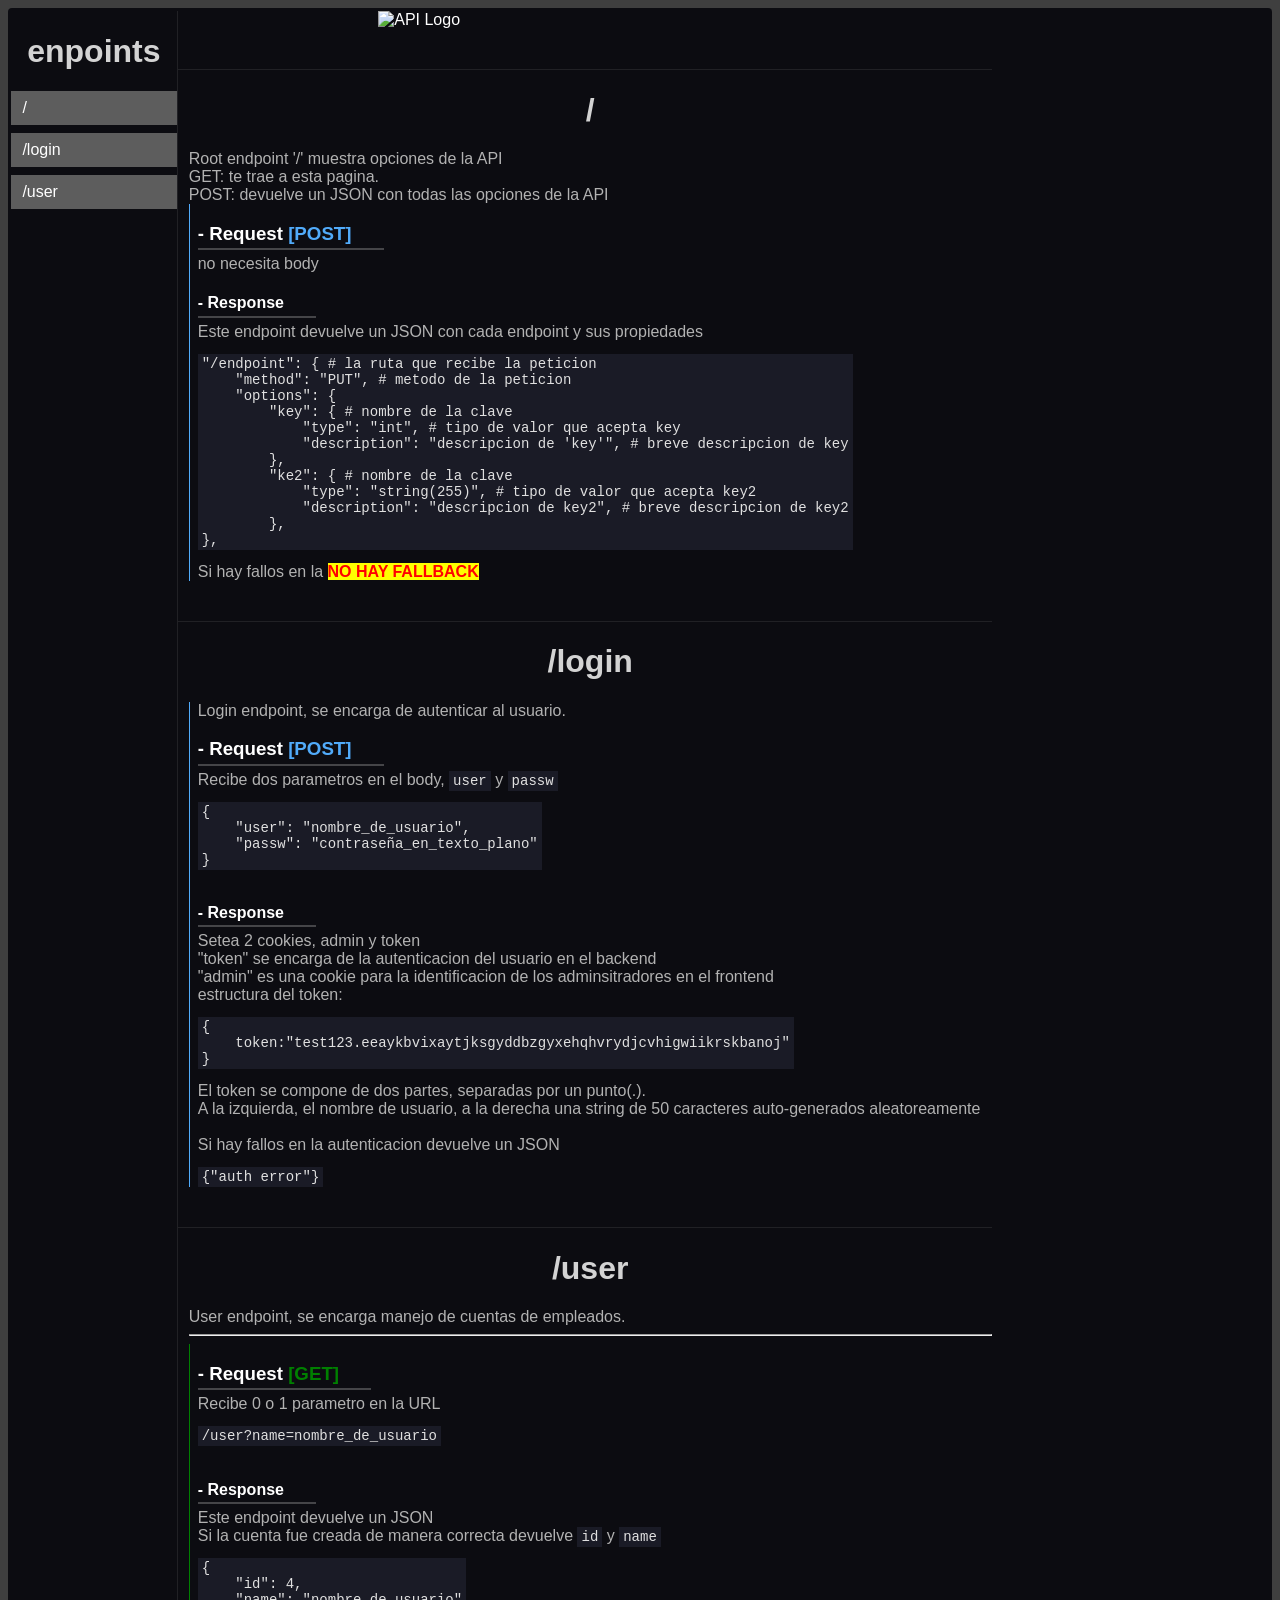
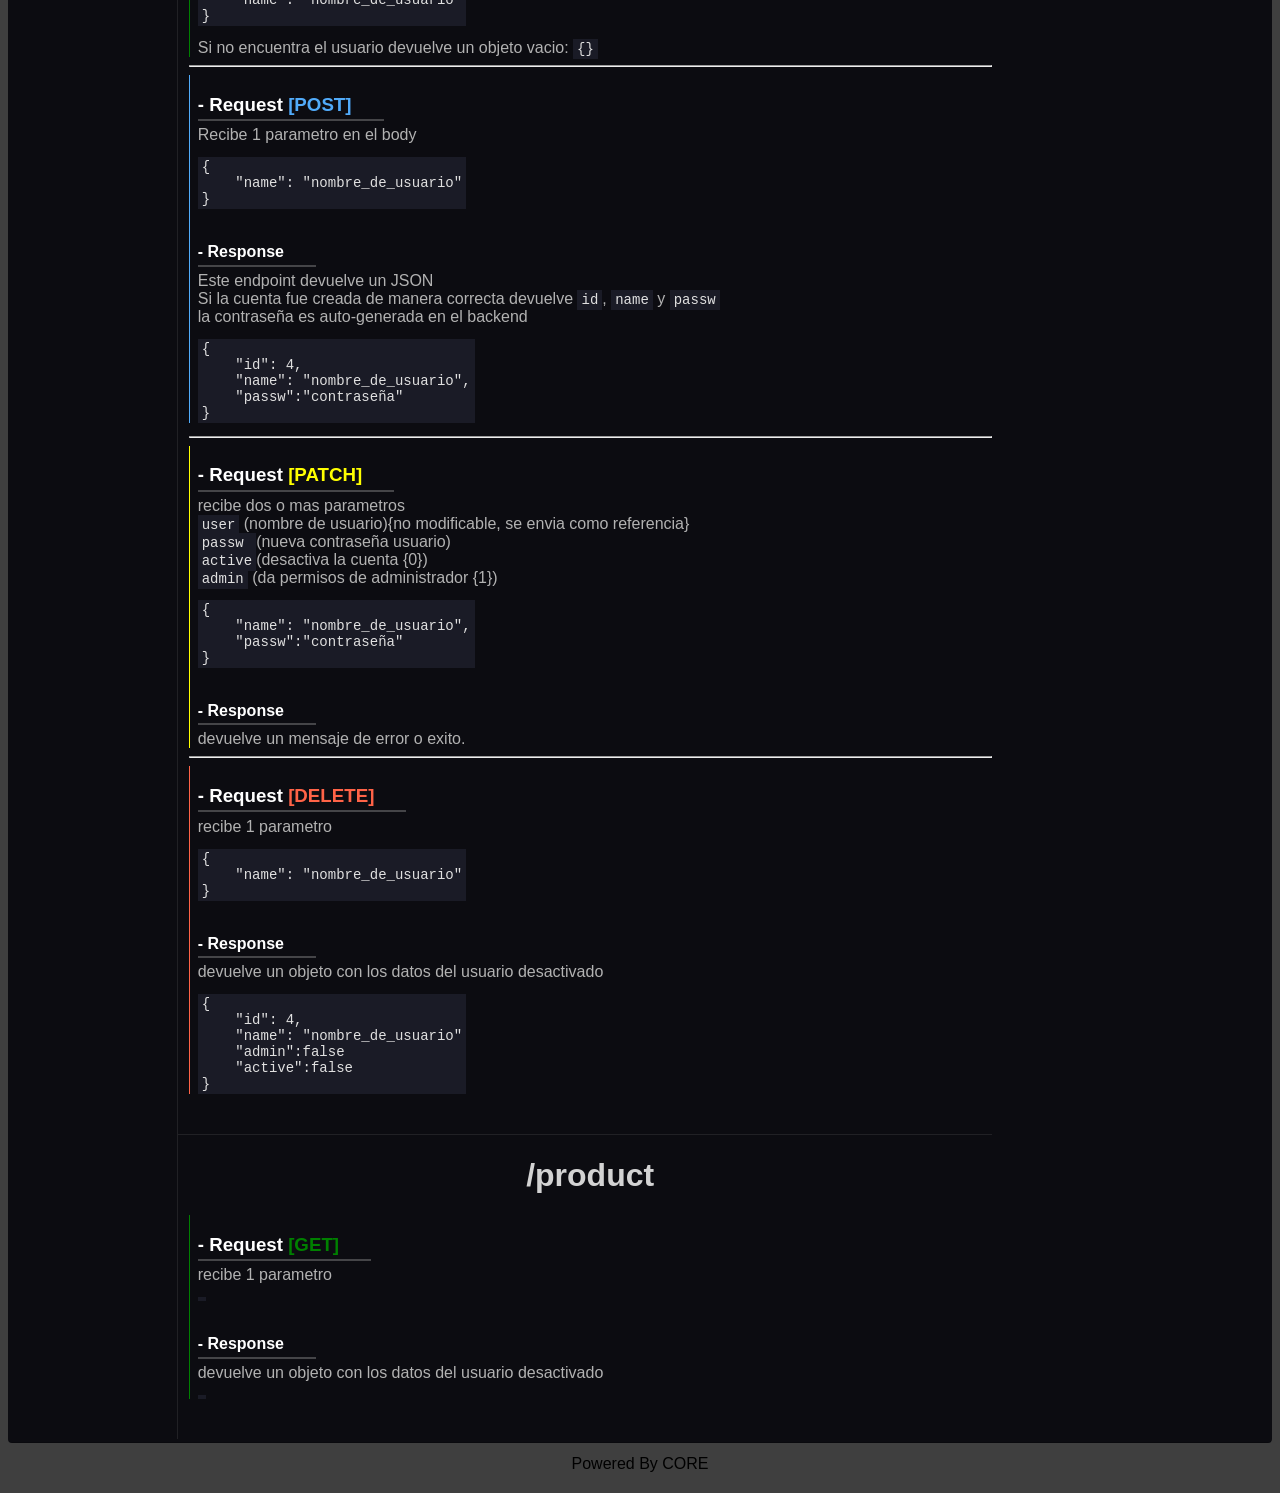
==== modules/templates/instructions_template.html @ be321813 "reestructuracion de clases y archivos para facil mantenimiento" ====
<!DOCTYPE html>
<html lang="en">

<head>
    <meta charset="UTF-8">
    <meta name="viewport" content="width=device-width, initial-scale=1.0">

    <title>API Instructions</title>
    <style>
        body {
            font-family: Arial, sans-serif;
            background-color: #3f3f3f;

        }

        h1 {
            color: #d3d3d3;
            text-align: center;
        }

        .endpoints-title {
            padding: 0 1rem;
        }

        .endpoint {
            padding: .5rem .2rem;
            margin: .5rem 0rem;
            position: sticky;
            top: 0;
        }

        .anchor-link {
            all: unset;
            display: block;
            cursor: pointer;
            background: rgb(93, 93, 93) !important;
            transition: background-color .2s;
            padding: 0rem .5rem;
        }

        .anchor-link:hover {
            background-color: rgb(69, 69, 69) !important;
        }


        .container {
            color: white;
            margin: 0 auto;
            background-color: #0c0c11;

            border-radius: 4px;
            overflow: hidden;

        }

        .description {


            color: #b2b2b2;
            margin-top: 2px;
        }

        .api-logo {
            display: flex;
            justify-content: center;
            margin-bottom: 20px;
        }

        .api-logo img {
            width: 50%;
            height: auto;
        }

        .table-footer {
            margin: 0;
            background-color: #3f3f3f;
            padding: 12px;
            text-align: center;
        }

        .container {
            border-bottom: 1px solid rgba(0, 0, 0, 0.261);
            padding: .2rem;
            display: flex;
            flex-direction: column;
            min-width: fit-content;
        }

        .content {
            display: flex;
            flex-direction: row;
        }





        .grid1 {
            display: grid;
            row-gap: 1rem;
            column-gap: 1rem;
            grid-auto-columns: 50px;
            grid-template-columns: max-content 8fr;
        }

        p {
            margin: 0
        }

        .section {
            width: 100%;
            border-top: 1px solid rgba(128, 128, 128, 0.175);
            margin-top: 2.5rem;
            margin-bottom: 2.5rem;
            padding-left: .7rem;
        }

        #aside {
            border-right: 1px solid rgba(128, 128, 128, 0.175);
            position: relative;
        }

        @media (max-width: 800px) {
            #aside {
                display: none;
            }
        }

        ul {
            list-style: none;
            padding: 0;

        }

        li {
            padding-top: 1rem;
        }


        .pre-line>code {
            display: block;
        }

        pre {
            display: flex;
        }

        code {

            padding: 2px 4px;

            font-family: Consolas, Monaco, 'Courier New', monospace;
            font-size: 14px;
            background-color: #1a1b26;
            color: #e0e0e0;


        }


        .hljs {
            padding: .5rem .5rem;
        }

        .half-title {
            display: inline-block;
            padding-right: 2rem;
            padding-bottom: .2rem;
            border-bottom: 2px solid rgba(128, 128, 128, 0.49);
            margin-bottom: .2rem;
        }

        .to-top {
            color: white;
            font-size: 2rem;
            position: fixed;
            bottom: 1rem;
            right: 2rem;
            transition: transform 1s;
            cursor: pointer;
        }

        .to-top>a {
            position: relative;
            bottom: 0rem;
            transition: bottom .5s;
            text-decoration: none;
            text-decoration: none;
            color: inherit;
        }

        .to-top:hover>a {
            bottom: .5rem;

        }

        .get {
            color: green;
        }

        .post {
            color: #51abfa;
        }

        .delete {
            color: tomato;
        }

        .patch {
            color: yellow;
        }

        .del {
            color: red;
            font-weight: bolder;
            background-color: yellow;
        }

        .req {
            padding-left: .5rem;
            border-left: 1px solid;

        }

        .content-get {
            border-color: green;
        }

        .content-post {
            border-color: #51abfa;
        }

        .content-delete {
            border-color: tomato;
        }

        .content-patch {
            border-color: yellow;
        }
    </style>
    <link rel="stylesheet"
        href="https://cdn.jsdelivr.net/gh/highlightjs/highlight.js@main/src/styles/tokyo-night-dark.css">
    <script src="//cdnjs.cloudflare.com/ajax/libs/highlight.js/11.7.0/highlight.min.js"></script>
    <script>hljs.highlightAll();</script>
    <script src="https://kit.fontawesome.com/f848986b3d.js" crossorigin="anonymous"></script>
</head>

<body>
    <div class="to-top">
        <a href="#main"><i class="fa-solid fa-angles-up"></i></a>
    </div>
    <div class="container">
        <div class="content">
            <div id="aside">
                <div>
                    <h1 class="endpoints-title">enpoints</h1>
                    <ul>
                        <a class="anchor-link" href="#root">
                            <li class="endpoint">/</li>
                        </a>
                        <a class="anchor-link" href="#login">
                            <li class="endpoint">/login</li>
                        </a>
                        <a class="anchor-link" href="#user">
                            <li class="endpoint">/user</li>
                        </a>

                    </ul>
                </div>
            </div>

            <div id="sections">
                <div id="main" class="api-logo">
                    <img src="https://i.postimg.cc/GtQFmYGv/CORE-WEB-SOLUTIONS-w.png" alt="API Logo">
                </div>
                <div id="root" class="section">

                    <h1>/</h1>
                    <p class="description">
                        Root endpoint '/' muestra opciones de la API<br>
                        GET: te trae a esta pagina.<br>
                        POST: devuelve un JSON con todas las opciones de la API
                    </p>
                    <div class="content-post req ">
                        <h3 class="half-title">- Request <span class="post">[POST]</span></h3>
                        <p class="description">
                            no necesita body
                        </p>

                        <h4 class="half-title">- Response</h4>
                        <p class="description">Este endpoint devuelve un JSON con cada endpoint y sus propiedades <br>
                        </p>
                        <pre class="language-json pre-line">
                            <code id="code_1" ></code>
                        </pre>
                        <p class="description">Si hay fallos en la <span class="del">NO HAY
                                FALLBACK</span></p>
                    </div>
                </div>


                <div id="login" class="section">
                    <h1>/login</h1>
                    <div class="content-post req ">
                        <p class="description">
                            Login endpoint, se encarga de autenticar al usuario.
                        </p>

                        <h3 class="half-title">- Request <span class="post">[POST]</span></h3>
                        <p class="description">
                            Recibe dos parametros en el body,
                            <code>user</code> y <code>passw</code>
                        </p>
                        <pre class="language-json pre-line">
                        <code  id="code_2"></code>
                    </pre>
                        <h4 class="half-title">- Response</h4>
                        <p class="description">Setea 2 cookies, admin y token <br>
                            "token" se encarga de la autenticacion del usuario en el backend<br>
                            "admin" es una cookie para la identificacion de los adminsitradores en el frontend
                            <br>
                            estructura del token:
                        </p>
                        <pre class="language-json pre-line">
                        <code id="code_3"></code>
                    </pre>
                        <p class="description">
                            El token se compone de dos partes, separadas por un punto(.).<br>
                            A la izquierda, el nombre de usuario, a la derecha una string de 50 caracteres
                            auto-generados
                            aleatoreamente<br><br>
                            Si hay fallos en la autenticacion devuelve un JSON</p>
                        <pre class="language-json"><code>{"auth error"}</code></pre>
                    </div>
                </div>

                <div id="user" class="section">
                    <h1>/user</h1>
                    <p class="description">
                        User endpoint, se encarga manejo de cuentas de empleados.<br>
                    </p>
                    <hr>
                    <div class="content-get req ">
                        <h3 class="half-title">- Request <span class="get">[GET]</span></h3>
                        <p class="description">
                            Recibe 0 o 1 parametro en la URL
                        </p>
                        <pre class="language-json pre-line">
                        <code id="code_4"></code>
                        </pre>
                        <h4 class="half-title">- Response</h4>
                        <p class="description">Este endpoint devuelve un JSON <br>
                            Si la cuenta fue creada de manera correcta devuelve <code>id</code> y <code>name</code>
                        </p>
                        <pre class="language-json pre-line">
                            <code id="code_5"></code>
                        </pre>
                        <p class="description">Si no encuentra el usuario devuelve un objeto vacio: <code>{}</code></p>

                    </div>
                    <hr>
                    <div class="content-post req ">
                        <h3 class="half-title">- Request <span class="post">[POST]</span></h3>
                        <p class="description">
                            Recibe 1 parametro en el body
                        </p>
                        <pre class="language-json pre-line">
                            <code id="code_6"></code>
                        </pre>
                        <h4 class="half-title">- Response</h4>
                        <p class="description">Este endpoint devuelve un JSON <br>
                            Si la cuenta fue creada de manera correcta devuelve <code>id</code>, <code>name</code> y
                            <code>passw</code>
                            <br>la contraseña es auto-generada en el backend
                        </p>
                        <pre class="language-json pre-line">
                        <code id="code_7"></code>
                    </pre>
                    </div>
                    <hr>
                    <div class="content-patch req ">
                        <h3 class="half-title">- Request <span class="patch">[PATCH]</span></h3>
                        <p class="description">
                            recibe dos o mas parametros
                            <br> <code>user</code> (nombre de usuario){no modificable, se envia como referencia}
                            <br> <code>passw </code>(nueva contraseña usuario)
                            <br> <code>active</code>(desactiva la cuenta {0})
                            <br> <code>admin</code> (da permisos de administrador {1})
                        </p>
                        <pre class="language-json pre-line">
                            <code id="code_8"></code>
                        </pre>
                        <h4 class="half-title">- Response</h4>
                        <p class="description">devuelve un mensaje de error o exito.</p>
                    </div>
                    <hr>
                    <div class="content-delete req ">
                        <h3 class="half-title">- Request <span class="delete">[DELETE]</span></h3>
                        <p class="description">
                            recibe 1 parametro
                        </p>
                        <pre class="language-json pre-line">
                            <code id="code_9"></code>
                        </pre>

                        <h4 class="half-title">- Response</h4>
                        <p class="description">devuelve un objeto con los datos del usuario desactivado</p>
                        <pre class="language-json pre-line">
                            <code id="code_10"></code>
                        </pre>

                    </div>
                </div>
                <div id="product" class="section">

                    <h1>/product</h1>
                    <div class="content-get req">
                        <h3 class="half-title">- Request <span class="get">[GET]</span></h3>
                        <p class="description">
                            recibe 1 parametro
                        </p>
                        <pre class="language-json pre-line">
                            <code id="code_9"></code>
                        </pre>

                        <h4 class="half-title">- Response</h4>
                        <p class="description">devuelve un objeto con los datos del usuario desactivado</p>
                        <pre class="language-json pre-line">
                        <code id="code_10"></code>
                    </pre>
                    </div>
                </div>
            </div>


        </div>
    </div>
    <div>
        <p class="table-footer">
            Powered By CORE </p>
    </div>
    </div>
    <script>
        function add_code(id, code) {

            tag = document.querySelector(`#${id}`)
            tag.innerHTML = code.replace(/^\s{16}/gm, '')
        }
        code1 = `"/endpoint": { # la ruta que recibe la peticion
                    "method": "PUT", # metodo de la peticion
                    "options": {
                        "key": { # nombre de la clave
                            "type": "int", # tipo de valor que acepta key
                            "description": "descripcion de 'key'", # breve descripcion de key
                        },
                        "ke2": { # nombre de la clave
                            "type": "string(255)", # tipo de valor que acepta key2
                            "description": "descripcion de key2", # breve descripcion de key2
                        },
                },`
        code2 = `{
                    "user": "nombre_de_usuario",
                    "passw": "contraseña_en_texto_plano"
                }`
        code3 = `{
                    token:"test123.eeaykbvixaytjksgyddbzgyxehqhvrydjcvhigwiikrskbanoj"
                }`

        code4 = `/user?name=nombre_de_usuario`
        code5 = `{
                    "id": 4,
                    "name": "nombre_de_usuario"
                }`

        code6 = `{
                    "name": "nombre_de_usuario"
                }`
        code7 = `{
                    "id": 4,
                    "name": "nombre_de_usuario",
                    "passw":"contraseña"
                }`
        code8 = `{
                    "name": "nombre_de_usuario",
                    "passw":"contraseña"
                }`
        code9 = `{
                    "name": "nombre_de_usuario"
                }`
        code10 = `{
                    "id": 4,
                    "name": "nombre_de_usuario"
                    "admin":false
                    "active":false
                }`
        add_code("code_1", code1)
        add_code("code_2", code2)
        add_code("code_3", code3)
        add_code("code_4", code4)
        add_code("code_5", code5)
        add_code("code_6", code6)
        add_code("code_7", code7)
        add_code("code_8", code8)
        add_code("code_9", code9)
        add_code("code_10", code10)
    </script>

</body>

</html>
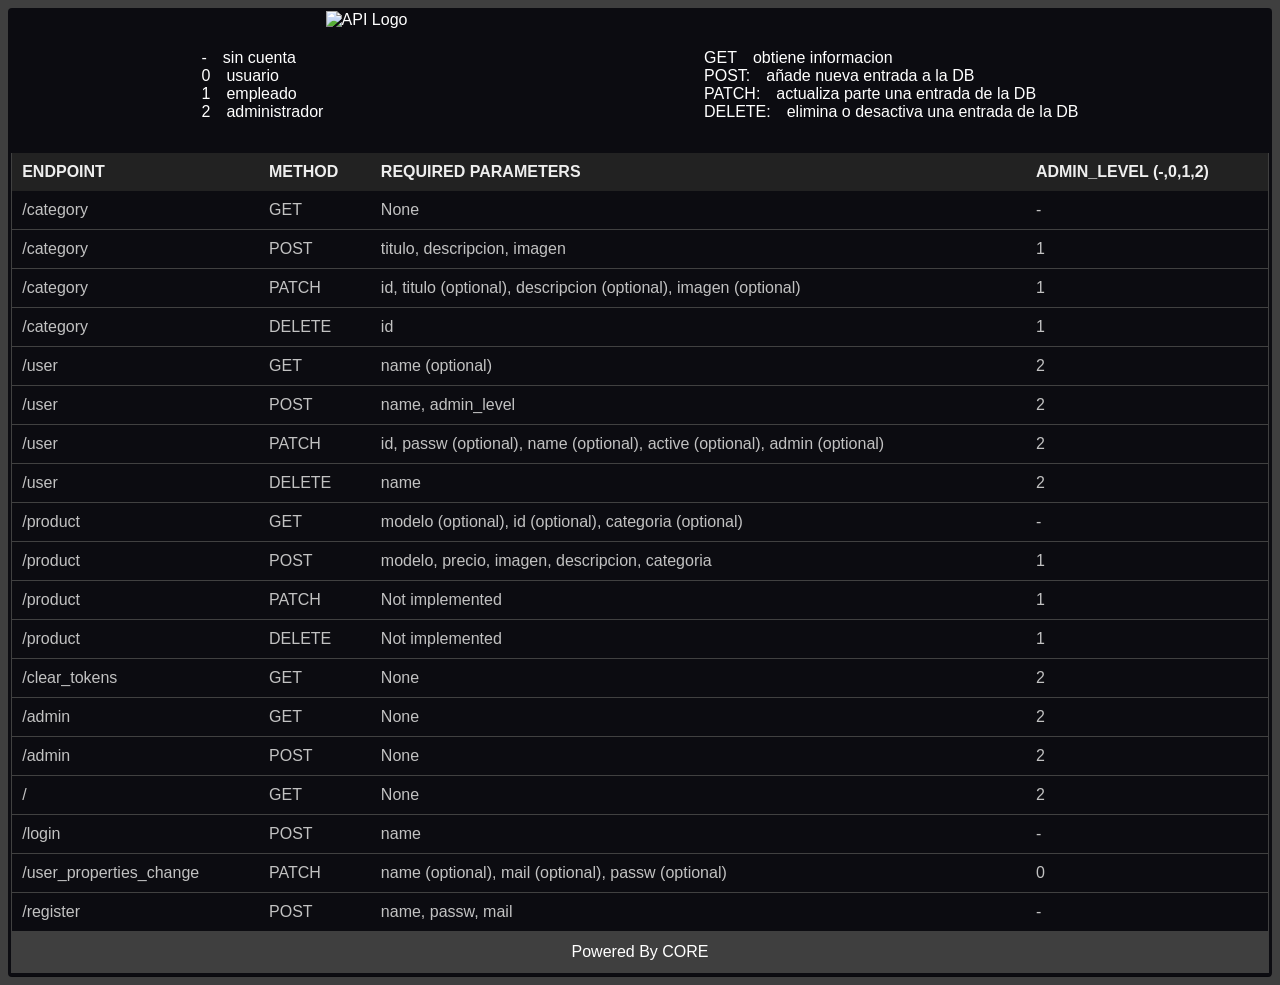
==== commit 931e440b: "arregle usuarios, arme la documentacion medio compleja para leer pero mas facil de mantener, modifiq" ====
--- a/modules/templates/instructions_template.html
+++ b/modules/templates/instructions_template.html
@@ -74,6 +74,7 @@
         .table-footer {
             margin: 0;
             background-color: #3f3f3f;
+            color: white;
             padding: 12px;
             text-align: center;
         }
@@ -81,27 +82,31 @@
         .container {
             border-bottom: 1px solid rgba(0, 0, 0, 0.261);
             padding: .2rem;
+
+            flex-direction: column;
+
+        }
+
+        .content {
             display: flex;
             flex-direction: column;
-            min-width: fit-content;
-        }
-
-        .content {
+        }
+
+
+
+
+
+        .grid {
             display: flex;
             flex-direction: row;
-        }
-
-
-
-
-
-        .grid1 {
-            display: grid;
-            row-gap: 1rem;
-            column-gap: 1rem;
-            grid-auto-columns: 50px;
-            grid-template-columns: max-content 8fr;
-        }
+            justify-content: space-around;
+            margin-bottom: 2rem;
+
+        }
+        .descriptions>span{
+            margin: 0 .5rem;
+        }
+
 
         p {
             margin: 0
@@ -137,38 +142,7 @@
         }
 
 
-        .pre-line>code {
-            display: block;
-        }
-
-        pre {
-            display: flex;
-        }
-
-        code {
-
-            padding: 2px 4px;
-
-            font-family: Consolas, Monaco, 'Courier New', monospace;
-            font-size: 14px;
-            background-color: #1a1b26;
-            color: #e0e0e0;
-
-
-        }
-
-
-        .hljs {
-            padding: .5rem .5rem;
-        }
-
-        .half-title {
-            display: inline-block;
-            padding-right: 2rem;
-            padding-bottom: .2rem;
-            border-bottom: 2px solid rgba(128, 128, 128, 0.49);
-            margin-bottom: .2rem;
-        }
+
 
         .to-top {
             color: white;
@@ -194,48 +168,54 @@
 
         }
 
-        .get {
-            color: green;
-        }
-
-        .post {
-            color: #51abfa;
-        }
-
-        .delete {
-            color: tomato;
-        }
-
-        .patch {
-            color: yellow;
-        }
-
-        .del {
-            color: red;
-            font-weight: bolder;
-            background-color: yellow;
-        }
-
-        .req {
-            padding-left: .5rem;
-            border-left: 1px solid;
-
-        }
-
-        .content-get {
-            border-color: green;
-        }
-
-        .content-post {
-            border-color: #51abfa;
-        }
-
-        .content-delete {
-            border-color: tomato;
-        }
-
-        .content-patch {
-            border-color: yellow;
+        table {
+
+            border-collapse: separate;
+            border-spacing: 0;
+            width: 100%;
+            font-family: Arial, sans-serif;
+        }
+
+        th,
+        td {
+            border-bottom: 1px solid #414141;
+            padding: 10px;
+            text-align: left;
+        }
+
+        th:first-child,
+        td:first-child {
+            border-left: 1px solid #414141;
+        }
+
+        th:last-child,
+        td:last-child {
+            border-right: 1px solid #414141;
+        }
+
+        tr:last-child th,
+        tr:last-child td {
+            border-bottom: none;
+        }
+
+        th {
+            background-color: #222;
+            color: #eeeeee;
+            font-weight: bold;
+            text-transform: uppercase;
+        }
+
+        /* tr:nth-child(even) {
+            background-color: #414141;
+        } */
+
+        tbody>tr:hover {
+            outline: 3px inset rgba(255, 0, 0, 0.308);
+
+        }
+
+        td {
+            color: #c2c2c2;
         }
     </style>
     <link rel="stylesheet"
@@ -249,261 +229,166 @@
     <div class="to-top">
         <a href="#main"><i class="fa-solid fa-angles-up"></i></a>
     </div>
+
     <div class="container">
         <div class="content">
-            <div id="aside">
-                <div>
-                    <h1 class="endpoints-title">enpoints</h1>
-                    <ul>
-                        <a class="anchor-link" href="#root">
-                            <li class="endpoint">/</li>
-                        </a>
-                        <a class="anchor-link" href="#login">
-                            <li class="endpoint">/login</li>
-                        </a>
-                        <a class="anchor-link" href="#user">
-                            <li class="endpoint">/user</li>
-                        </a>
-
-                    </ul>
+            <div id="main" class="api-logo">
+                <img src="https://i.postimg.cc/GtQFmYGv/CORE-WEB-SOLUTIONS-w.png" alt="API Logo">
+            </div>
+            <div class="grid">
+                <div class="descriptions">
+
+                    <span>-</span><span>sin cuenta</span><br>
+                    <span>0</span><span>usuario</span><br>
+                    <span>1</span><span>empleado</span><br>
+                    <span>2</span><span>administrador</span><br>
+                </div>
+
+                <div class="descriptions">
+
+                    <span>GET</span><span>obtiene informacion</span><br>
+                    <span>POST:</span><span>añade nueva entrada a la DB</span><br>
+                    <span>PATCH:</span><span>actualiza parte una entrada de la DB</span><br>
+                    <span>DELETE:</span><span>elimina o desactiva una entrada de la DB</span><br>
                 </div>
             </div>
-
-            <div id="sections">
-                <div id="main" class="api-logo">
-                    <img src="https://i.postimg.cc/GtQFmYGv/CORE-WEB-SOLUTIONS-w.png" alt="API Logo">
-                </div>
-                <div id="root" class="section">
-
-                    <h1>/</h1>
-                    <p class="description">
-                        Root endpoint '/' muestra opciones de la API<br>
-                        GET: te trae a esta pagina.<br>
-                        POST: devuelve un JSON con todas las opciones de la API
-                    </p>
-                    <div class="content-post req ">
-                        <h3 class="half-title">- Request <span class="post">[POST]</span></h3>
-                        <p class="description">
-                            no necesita body
-                        </p>
-
-                        <h4 class="half-title">- Response</h4>
-                        <p class="description">Este endpoint devuelve un JSON con cada endpoint y sus propiedades <br>
-                        </p>
-                        <pre class="language-json pre-line">
-                            <code id="code_1" ></code>
-                        </pre>
-                        <p class="description">Si hay fallos en la <span class="del">NO HAY
-                                FALLBACK</span></p>
-                    </div>
-                </div>
-
-
-                <div id="login" class="section">
-                    <h1>/login</h1>
-                    <div class="content-post req ">
-                        <p class="description">
-                            Login endpoint, se encarga de autenticar al usuario.
-                        </p>
-
-                        <h3 class="half-title">- Request <span class="post">[POST]</span></h3>
-                        <p class="description">
-                            Recibe dos parametros en el body,
-                            <code>user</code> y <code>passw</code>
-                        </p>
-                        <pre class="language-json pre-line">
-                        <code  id="code_2"></code>
-                    </pre>
-                        <h4 class="half-title">- Response</h4>
-                        <p class="description">Setea 2 cookies, admin y token <br>
-                            "token" se encarga de la autenticacion del usuario en el backend<br>
-                            "admin" es una cookie para la identificacion de los adminsitradores en el frontend
-                            <br>
-                            estructura del token:
-                        </p>
-                        <pre class="language-json pre-line">
-                        <code id="code_3"></code>
-                    </pre>
-                        <p class="description">
-                            El token se compone de dos partes, separadas por un punto(.).<br>
-                            A la izquierda, el nombre de usuario, a la derecha una string de 50 caracteres
-                            auto-generados
-                            aleatoreamente<br><br>
-                            Si hay fallos en la autenticacion devuelve un JSON</p>
-                        <pre class="language-json"><code>{"auth error"}</code></pre>
-                    </div>
-                </div>
-
-                <div id="user" class="section">
-                    <h1>/user</h1>
-                    <p class="description">
-                        User endpoint, se encarga manejo de cuentas de empleados.<br>
-                    </p>
-                    <hr>
-                    <div class="content-get req ">
-                        <h3 class="half-title">- Request <span class="get">[GET]</span></h3>
-                        <p class="description">
-                            Recibe 0 o 1 parametro en la URL
-                        </p>
-                        <pre class="language-json pre-line">
-                        <code id="code_4"></code>
-                        </pre>
-                        <h4 class="half-title">- Response</h4>
-                        <p class="description">Este endpoint devuelve un JSON <br>
-                            Si la cuenta fue creada de manera correcta devuelve <code>id</code> y <code>name</code>
-                        </p>
-                        <pre class="language-json pre-line">
-                            <code id="code_5"></code>
-                        </pre>
-                        <p class="description">Si no encuentra el usuario devuelve un objeto vacio: <code>{}</code></p>
-
-                    </div>
-                    <hr>
-                    <div class="content-post req ">
-                        <h3 class="half-title">- Request <span class="post">[POST]</span></h3>
-                        <p class="description">
-                            Recibe 1 parametro en el body
-                        </p>
-                        <pre class="language-json pre-line">
-                            <code id="code_6"></code>
-                        </pre>
-                        <h4 class="half-title">- Response</h4>
-                        <p class="description">Este endpoint devuelve un JSON <br>
-                            Si la cuenta fue creada de manera correcta devuelve <code>id</code>, <code>name</code> y
-                            <code>passw</code>
-                            <br>la contraseña es auto-generada en el backend
-                        </p>
-                        <pre class="language-json pre-line">
-                        <code id="code_7"></code>
-                    </pre>
-                    </div>
-                    <hr>
-                    <div class="content-patch req ">
-                        <h3 class="half-title">- Request <span class="patch">[PATCH]</span></h3>
-                        <p class="description">
-                            recibe dos o mas parametros
-                            <br> <code>user</code> (nombre de usuario){no modificable, se envia como referencia}
-                            <br> <code>passw </code>(nueva contraseña usuario)
-                            <br> <code>active</code>(desactiva la cuenta {0})
-                            <br> <code>admin</code> (da permisos de administrador {1})
-                        </p>
-                        <pre class="language-json pre-line">
-                            <code id="code_8"></code>
-                        </pre>
-                        <h4 class="half-title">- Response</h4>
-                        <p class="description">devuelve un mensaje de error o exito.</p>
-                    </div>
-                    <hr>
-                    <div class="content-delete req ">
-                        <h3 class="half-title">- Request <span class="delete">[DELETE]</span></h3>
-                        <p class="description">
-                            recibe 1 parametro
-                        </p>
-                        <pre class="language-json pre-line">
-                            <code id="code_9"></code>
-                        </pre>
-
-                        <h4 class="half-title">- Response</h4>
-                        <p class="description">devuelve un objeto con los datos del usuario desactivado</p>
-                        <pre class="language-json pre-line">
-                            <code id="code_10"></code>
-                        </pre>
-
-                    </div>
-                </div>
-                <div id="product" class="section">
-
-                    <h1>/product</h1>
-                    <div class="content-get req">
-                        <h3 class="half-title">- Request <span class="get">[GET]</span></h3>
-                        <p class="description">
-                            recibe 1 parametro
-                        </p>
-                        <pre class="language-json pre-line">
-                            <code id="code_9"></code>
-                        </pre>
-
-                        <h4 class="half-title">- Response</h4>
-                        <p class="description">devuelve un objeto con los datos del usuario desactivado</p>
-                        <pre class="language-json pre-line">
-                        <code id="code_10"></code>
-                    </pre>
-                    </div>
-                </div>
-            </div>
-
-
+            <table>
+                <thead>
+                    <tr>
+                        <th>Endpoint</th>
+                        <th>Method</th>
+                        <th>Required Parameters</th>
+                        <th>admin_level (-,0,1,2)</th>
+                    </tr>
+                </thead>
+                <tbody>
+                    <tr>
+                        <td>/category</td>
+                        <td>GET</td>
+                        <td>None</td>
+                        <td>-</td>
+                    </tr>
+                    <tr>
+                        <td>/category</td>
+                        <td>POST</td>
+                        <td>titulo, descripcion, imagen</td>
+                        <td>1</td>
+                    </tr>
+                    <tr>
+                        <td>/category</td>
+                        <td>PATCH</td>
+                        <td>id, titulo (optional), descripcion (optional), imagen (optional)</td>
+                        <td>1</td>
+                    </tr>
+                    <tr>
+                        <td>/category</td>
+                        <td>DELETE</td>
+                        <td>id</td>
+                        <td>1</td>
+                    </tr>
+                    <tr>
+                        <td>/user</td>
+                        <td>GET</td>
+                        <td>name (optional)</td>
+                        <td>2</td>
+                    </tr>
+                    <tr>
+                        <td>/user</td>
+                        <td>POST</td>
+                        <td>name, admin_level</td>
+                        <td>2</td>
+                    </tr>
+                    <tr>
+                        <td>/user</td>
+                        <td>PATCH</td>
+                        <td>id, passw (optional), name (optional), active (optional), admin (optional)</td>
+                        <td>2</td>
+                    </tr>
+                    <tr>
+                        <td>/user</td>
+                        <td>DELETE</td>
+                        <td>name</td>
+                        <td>2</td>
+                    </tr>
+                    <tr>
+                        <td>/product</td>
+                        <td>GET</td>
+                        <td>modelo (optional), id (optional), categoria (optional)</td>
+                        <td>-</td>
+                    </tr>
+                    <tr>
+                        <td>/product</td>
+                        <td>POST</td>
+                        <td>modelo, precio, imagen, descripcion, categoria</td>
+                        <td>1</td>
+                    </tr>
+                    <tr>
+                        <td>/product</td>
+                        <td>PATCH</td>
+                        <td>Not implemented</td>
+                        <td>1</td>
+                    </tr>
+                    <tr>
+                        <td>/product</td>
+                        <td>DELETE</td>
+                        <td>Not implemented</td>
+                        <td>1</td>
+                    </tr>
+                    <tr>
+                        <td>/clear_tokens</td>
+                        <td>GET</td>
+                        <td>None</td>
+                        <td>2</td>
+                    </tr>
+                    <tr>
+                        <td>/admin</td>
+                        <td>GET</td>
+                        <td>None</td>
+                        <td>2</td>
+                    </tr>
+                    <tr>
+                        <td>/admin</td>
+                        <td>POST</td>
+                        <td>None</td>
+                        <td>2</td>
+                    </tr>
+                    <tr>
+                        <td>/</td>
+                        <td>GET</td>
+                        <td>None</td>
+                        <td>2</td>
+                    </tr>
+                    <tr>
+                        <td>/login</td>
+                        <td>POST</td>
+                        <td>name</td>
+                        <td>-</td>
+                    </tr>
+                    <tr>
+                        <td>/user_properties_change</td>
+                        <td>PATCH</td>
+                        <td>name (optional), mail (optional), passw (optional)</td>
+                        <td>0</td>
+                    </tr>
+                    <tr>
+                        <td>/register</td>
+                        <td>POST</td>
+                        <td>name, passw, mail</td>
+                        <td>-</td>
+                    </tr>
+                </tbody>
+            </table>
+
+
+
+        </div>
+        <div>
+            <p class="table-footer">
+                Powered By CORE </p>
         </div>
     </div>
-    <div>
-        <p class="table-footer">
-            Powered By CORE </p>
-    </div>
-    </div>
-    <script>
-        function add_code(id, code) {
-
-            tag = document.querySelector(`#${id}`)
-            tag.innerHTML = code.replace(/^\s{16}/gm, '')
-        }
-        code1 = `"/endpoint": { # la ruta que recibe la peticion
-                    "method": "PUT", # metodo de la peticion
-                    "options": {
-                        "key": { # nombre de la clave
-                            "type": "int", # tipo de valor que acepta key
-                            "description": "descripcion de 'key'", # breve descripcion de key
-                        },
-                        "ke2": { # nombre de la clave
-                            "type": "string(255)", # tipo de valor que acepta key2
-                            "description": "descripcion de key2", # breve descripcion de key2
-                        },
-                },`
-        code2 = `{
-                    "user": "nombre_de_usuario",
-                    "passw": "contraseña_en_texto_plano"
-                }`
-        code3 = `{
-                    token:"test123.eeaykbvixaytjksgyddbzgyxehqhvrydjcvhigwiikrskbanoj"
-                }`
-
-        code4 = `/user?name=nombre_de_usuario`
-        code5 = `{
-                    "id": 4,
-                    "name": "nombre_de_usuario"
-                }`
-
-        code6 = `{
-                    "name": "nombre_de_usuario"
-                }`
-        code7 = `{
-                    "id": 4,
-                    "name": "nombre_de_usuario",
-                    "passw":"contraseña"
-                }`
-        code8 = `{
-                    "name": "nombre_de_usuario",
-                    "passw":"contraseña"
-                }`
-        code9 = `{
-                    "name": "nombre_de_usuario"
-                }`
-        code10 = `{
-                    "id": 4,
-                    "name": "nombre_de_usuario"
-                    "admin":false
-                    "active":false
-                }`
-        add_code("code_1", code1)
-        add_code("code_2", code2)
-        add_code("code_3", code3)
-        add_code("code_4", code4)
-        add_code("code_5", code5)
-        add_code("code_6", code6)
-        add_code("code_7", code7)
-        add_code("code_8", code8)
-        add_code("code_9", code9)
-        add_code("code_10", code10)
-    </script>
+
+
 
 </body>
 
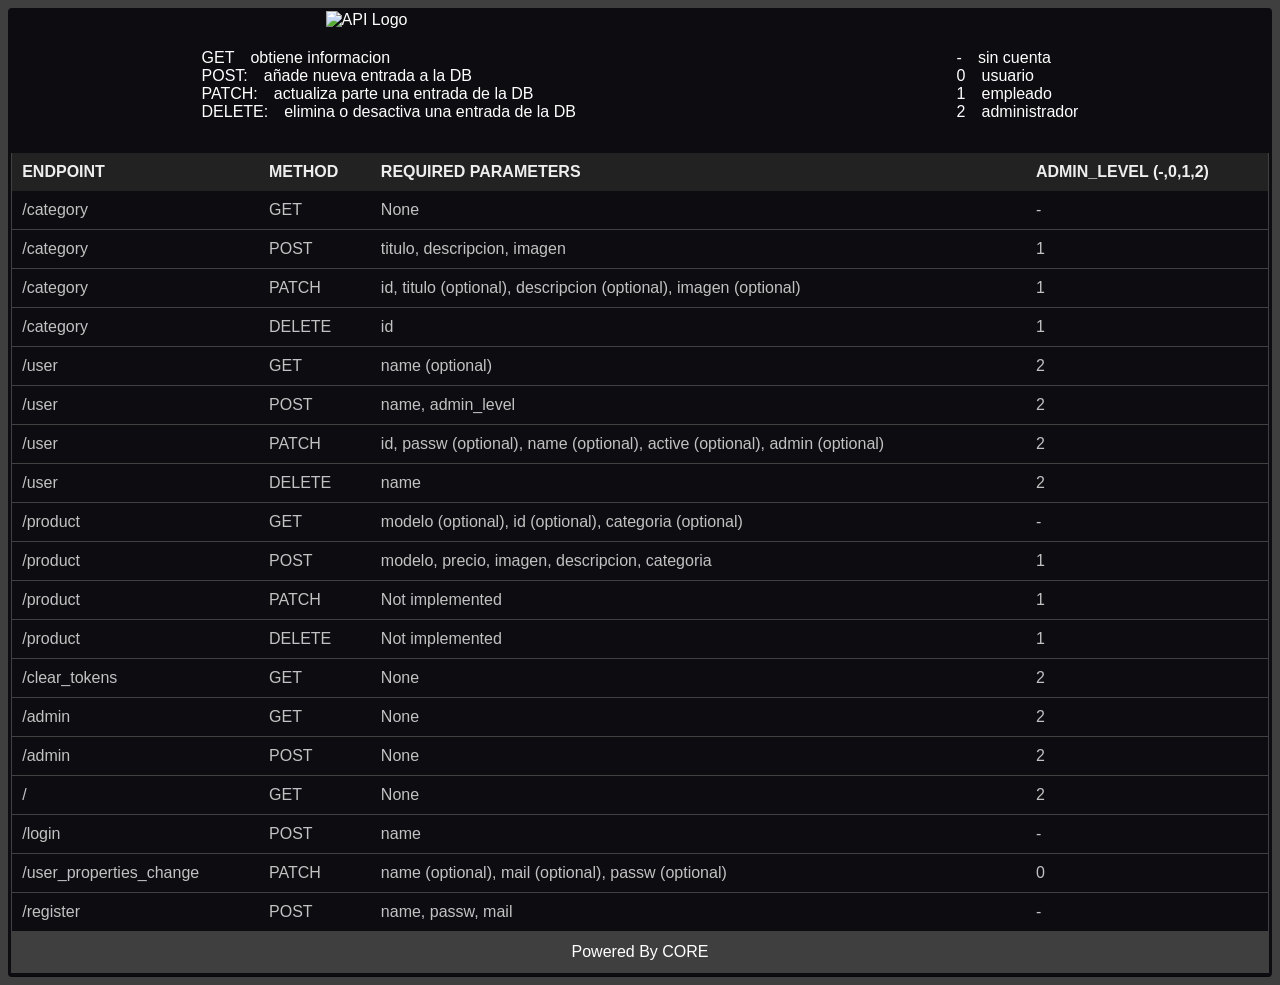
==== commit 592111b0: "inverti methods y admin_level descripciones" ====
--- a/modules/templates/instructions_template.html
+++ b/modules/templates/instructions_template.html
@@ -103,7 +103,8 @@
             margin-bottom: 2rem;
 
         }
-        .descriptions>span{
+
+        .descriptions>span {
             margin: 0 .5rem;
         }
 
@@ -236,20 +237,21 @@
                 <img src="https://i.postimg.cc/GtQFmYGv/CORE-WEB-SOLUTIONS-w.png" alt="API Logo">
             </div>
             <div class="grid">
+
+
+                <div class="descriptions">
+
+                    <span>GET</span><span>obtiene informacion</span><br>
+                    <span>POST:</span><span>añade nueva entrada a la DB</span><br>
+                    <span>PATCH:</span><span>actualiza parte una entrada de la DB</span><br>
+                    <span>DELETE:</span><span>elimina o desactiva una entrada de la DB</span><br>
+                </div>
                 <div class="descriptions">
 
                     <span>-</span><span>sin cuenta</span><br>
                     <span>0</span><span>usuario</span><br>
                     <span>1</span><span>empleado</span><br>
                     <span>2</span><span>administrador</span><br>
-                </div>
-
-                <div class="descriptions">
-
-                    <span>GET</span><span>obtiene informacion</span><br>
-                    <span>POST:</span><span>añade nueva entrada a la DB</span><br>
-                    <span>PATCH:</span><span>actualiza parte una entrada de la DB</span><br>
-                    <span>DELETE:</span><span>elimina o desactiva una entrada de la DB</span><br>
                 </div>
             </div>
             <table>
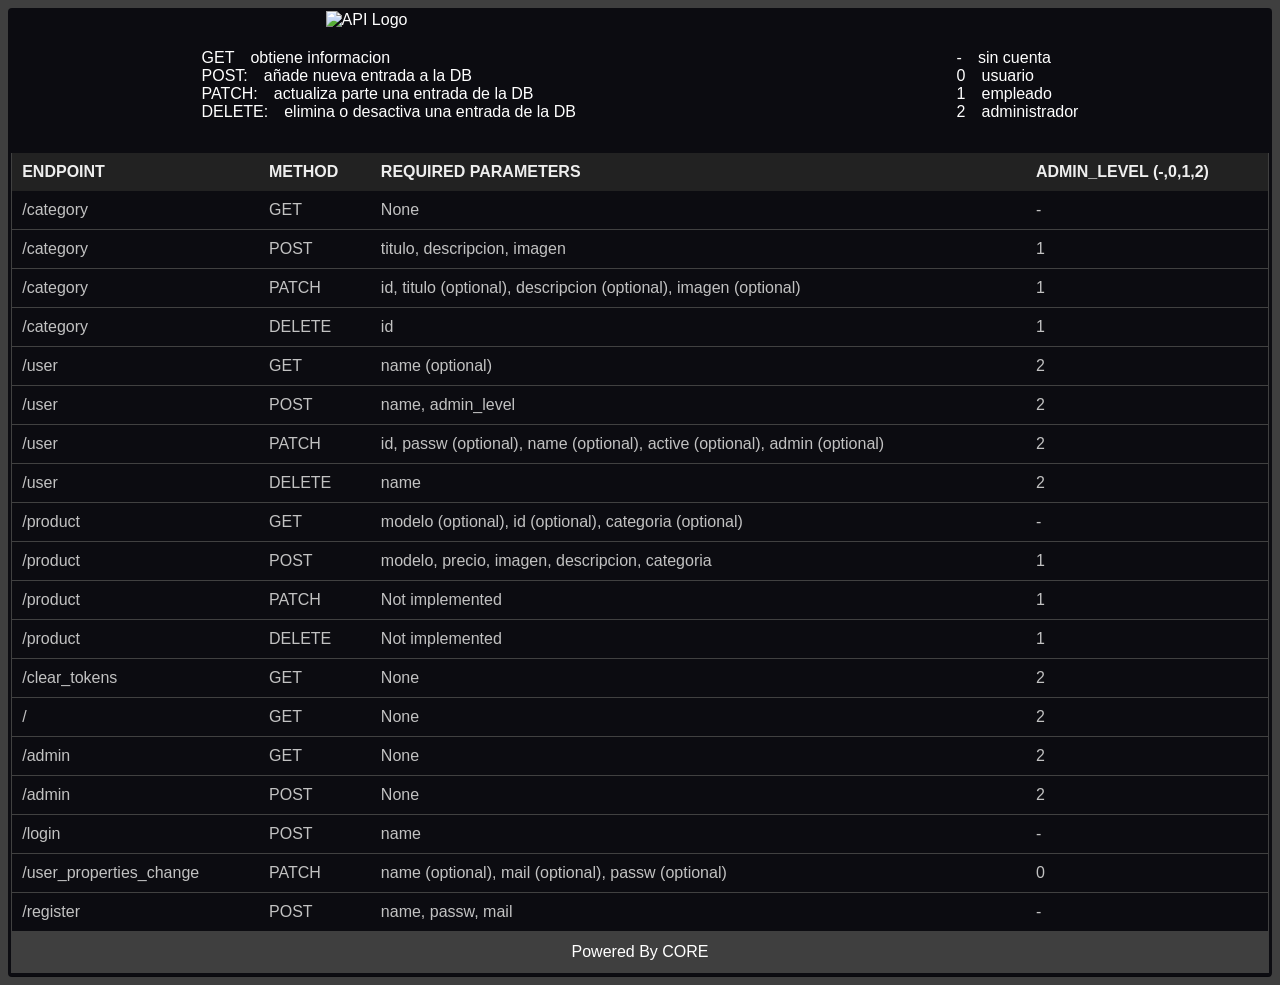
==== commit 3fbab075: "changes to structure, migrates documentations to its own repository" ====
--- a/modules/templates/instructions_template.html
+++ b/modules/templates/instructions_template.html
@@ -343,6 +343,12 @@
                         <td>2</td>
                     </tr>
                     <tr>
+                        <td>/</td>
+                        <td>GET</td>
+                        <td>None</td>
+                        <td>2</td>
+                    </tr>
+                    <tr>
                         <td>/admin</td>
                         <td>GET</td>
                         <td>None</td>
@@ -354,12 +360,7 @@
                         <td>None</td>
                         <td>2</td>
                     </tr>
-                    <tr>
-                        <td>/</td>
-                        <td>GET</td>
-                        <td>None</td>
-                        <td>2</td>
-                    </tr>
+
                     <tr>
                         <td>/login</td>
                         <td>POST</td>
